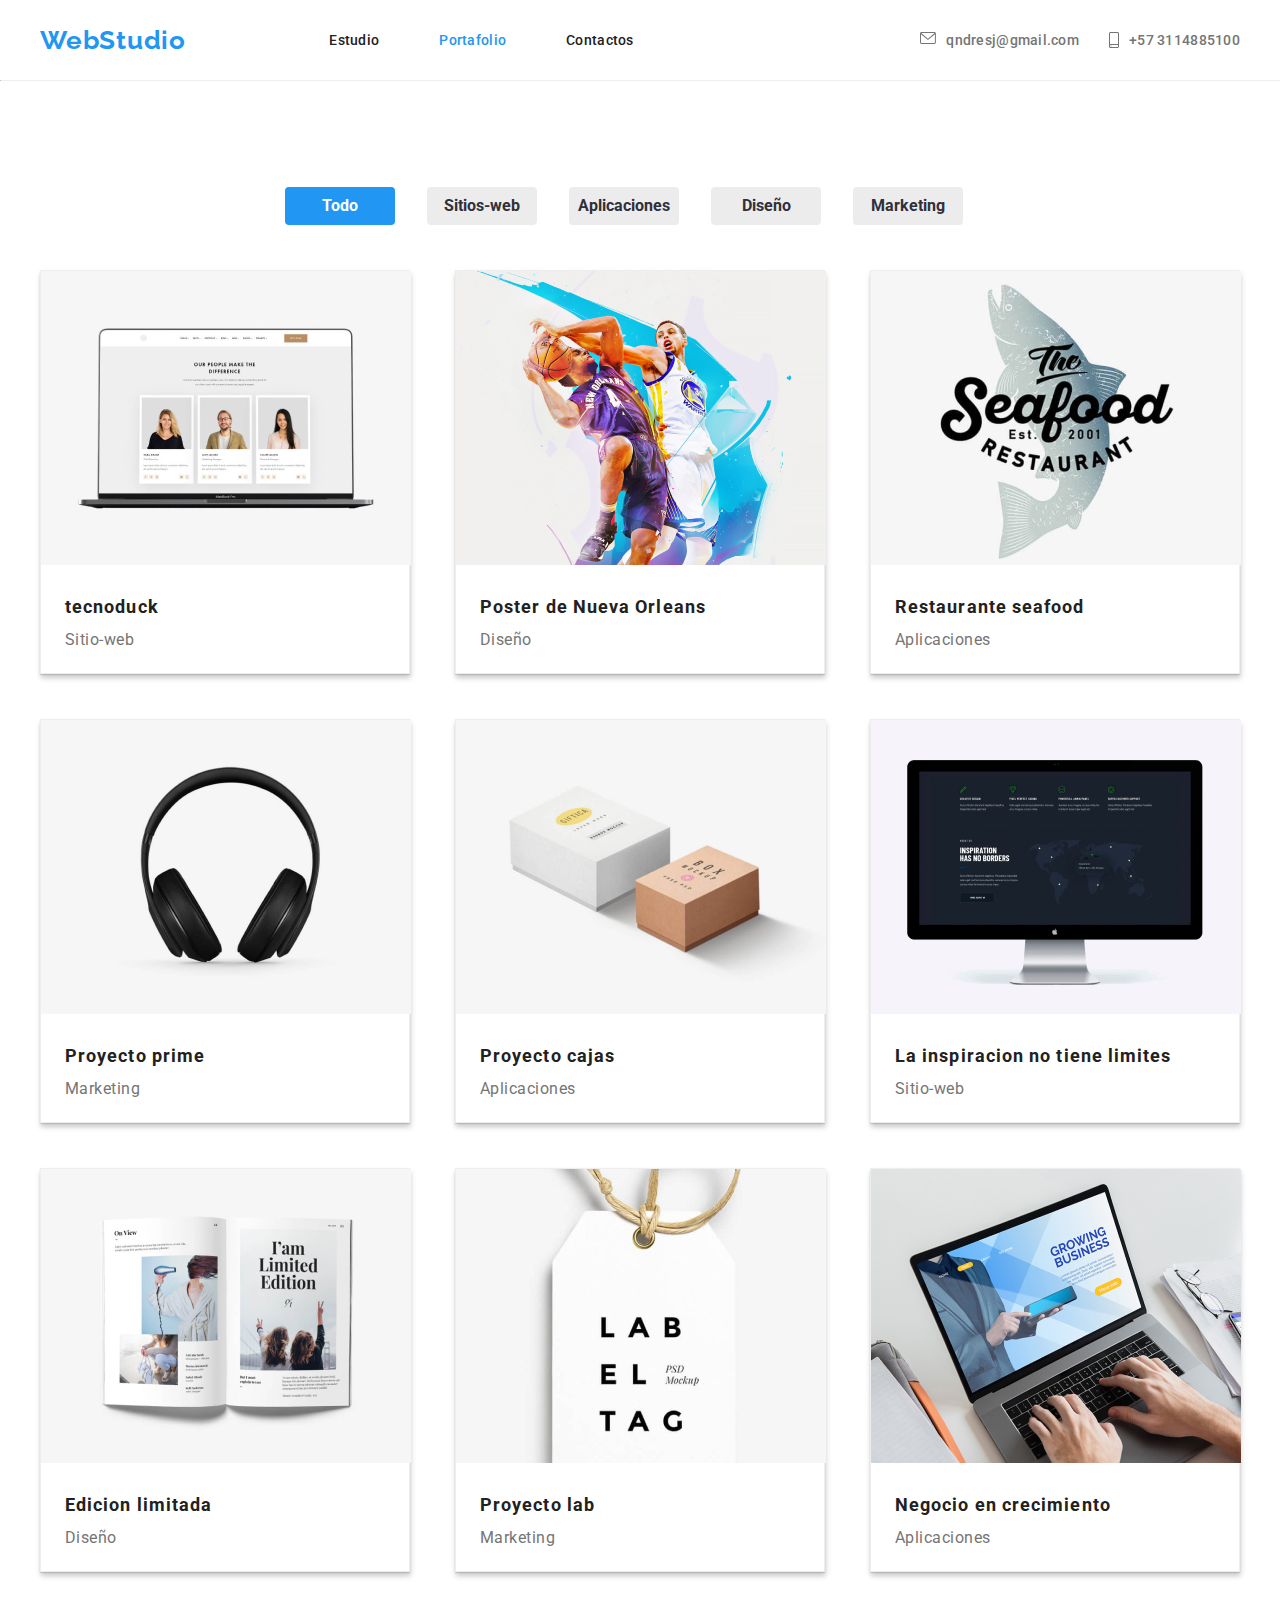
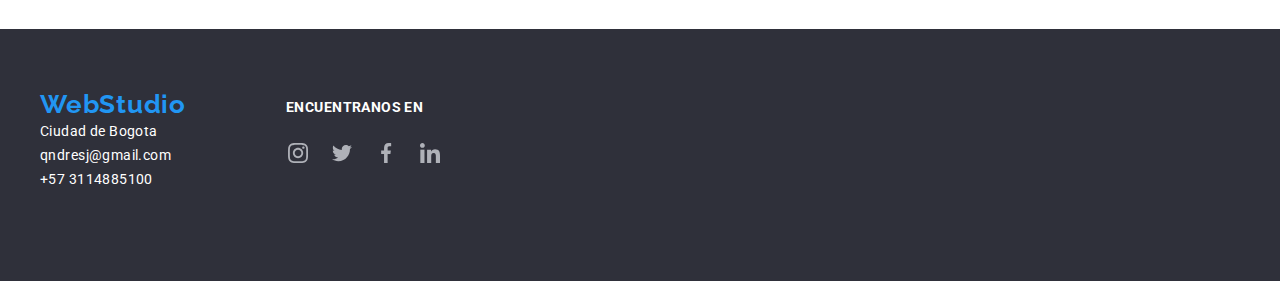
==== portafolio.html @ be9e8ae9 "Inicio Tarea #5" ====
<!DOCTYPE html>
<html>
  <head>
    <meta charset="utf-8" />
    <meta http-equiv="X-UA-Compatible" content="IE=edge" />
    <title>Portafolio</title>
    <meta name="viewport" content="width=device-width, initial-scale=1" />
    <link
      rel="stylesheet"
      href="https://cdnjs.cloudflare.com/ajax/libs/modern-normalize/1.0.0/modern-normalize.min.css"
    />
    <link rel="stylesheet" href="./css/styles.css" />
    <style>
      @import url('https://fonts.googleapis.com/css2?family=Raleway:ital,wght@0,400;1,700&family=Roboto:wght@700&display=swap');
    </style>
    <link rel="preconnect" href="https://fonts.googleapis.com" />
    <link rel="preconnect" href="https://fonts.gstatic.com" crossorigin />
  </head>

  <body>
    <header class="main-header">
      <nav class="header-nav container">
        <a href="./index.html" class="header-list-item-studio link-studio" target="_self">WebStudio</a>
        <ul>
          <li>
            <a href="./index.html" class="header-list-item" target="_self">Estudio</a>
          </li>
          <li>
            <a href="./portafolio.html" class="header-list-item link-active" target="_self">Portafolio</a>
          </li>
          <li>
            <a href="#" class="header-list-item" target="_self">Contactos</a>
          </li>
        </ul>
        <div class="contact-header ">
          <a href="#" class="header-list-item contact-header-text" target="_self">
            <svg width="16" height="12">
              <use href="./images/icons.svg#icon-sobre"></use>
            </svg>
            qndresj@gmail.com</a>
          <a href="#" class="header-list-item contact-header-text" target="_self">
            <svg width="10" height="16">
              <use href="./images/icons.svg#icon-telfono-inteligente"></use>
            </svg>
            +57 3114885100</a>
        </div>
      </nav>
    </header>

    <main>
      <hr class="line-main">

      <section class="section-button">
        <ul class="list-button">
          <li>
            <button type="button" class="btn-main-portafolio btn-all-active">Todo</button>
          </li>
          <li>
            <button type="button" class="btn-main-portafolio">Sitios-web</button>
          </li>
          <li>
            <button type="button" class="btn-main-portafolio">Aplicaciones</button>
          </li>
          <li>
            <button type="button" class="btn-main-portafolio">Diseño</button>
          </li>
          <li>
            <button type="button" class="btn-main-portafolio">Marketing</button>
          </li>
        </ul>

        <section class="body-porta">
          <ul class="container order-images">
            <li class="card-briefcase">
              <img src="images/tecnoduck.jpg" class="general-images-porta" />
              <h3 class="briefcase-title">tecnoduck</h3>
              <p class="description-paragraph-briefcase">Sitio-web</p>
            </li>
            <li class="card-briefcase">
              <img src="images/postervs.jpg" class="general-images-porta" />
              <h3 class="briefcase-title">Poster de Nueva Orleans</h3>
              <p class="description-paragraph-briefcase">Diseño</p>
            </li>
            <li class="card-briefcase">
              <img src="images/restaurante.jpg" class="general-images-porta" />
              <h3 class="briefcase-title">Restaurante seafood</h3>
              <p class="description-paragraph-briefcase">Aplicaciones</p>
            </li>
            <li class="card-briefcase">
              <img src="images/proyectprime.jpg" class="general-images-porta" />
              <h3 class="briefcase-title">Proyecto prime</h3>
              <p class="description-paragraph-briefcase">Marketing</p>
            </li>
            <li class="card-briefcase">
              <img src="images/proyectcajas.jpg" class="general-images-porta" />
              <h3 class="briefcase-title">Proyecto cajas</h3>
              <p class="description-paragraph-briefcase">Aplicaciones</p>
            </li>
            <li class="card-briefcase">
              <img src="images/inspiracion.jpg" class="general-images-porta" />
              <h3 class="briefcase-title">La inspiracion no tiene limites</h3>
              <p class="description-paragraph-briefcase">Sitio-web</p>
            </li>
            <li class="card-briefcase">
              <img src="images/edicion.jpg" class="general-images-porta" />
              <h3 class="briefcase-title">Edicion limitada</h3>
              <p class="description-paragraph-briefcase">Diseño</p>
            </li>
            <li class="card-briefcase">
              <img src="images/proyectolab.jpg" class="general-images-porta" />
              <h3 class="briefcase-title">Proyecto lab</h3>
              <p class="description-paragraph-briefcase">Marketing</p>
            </li>
            <li class="card-briefcase">
              <img src="images/negocio.jpg" class="general-images-porta" />
              <h3 class="briefcase-title">Negocio en crecimiento</h3>
              <p class="description-paragraph-briefcase">Aplicaciones</p>
            </li>
          </ul>
        </section>
      </section>
    </main>

    <footer class="footer-section">
      <section class="container order-footer">
        <address>
          <ul class="footer-list">
            <li>
              <a href="./index.html" class="footer-links link-studio-footer" target="_self">
                WebStudio</a>
            </li>
            <li>
              <a href="#" class="footer-links" target="_self">Ciudad de Bogota</a>
            </li>
            <li>
              <a href="#" class="footer-links" target="_self">qndresj@gmail.com</a>
            </li>
            <li>
              <a href="#" class="footer-links" target="_self">+57 3114885100</a>
            </li>
          </ul>
        </address>
    
        <ul class="footer-list-contact">
          <li>
            <p class="footer-phara">encuentranos en</p>
          </li>
          <ul class="container-icons-footer icons-equip-footer">
            <li>
              <a href="#" class="icon-tam">
                <svg width="20" height="20">
                  <use href="./images/icons.svg#icon-instagram-2"></use>
                </svg>
              </a>
            </li>
            <li>
              <a href="#" class="icon-tam">
                <svg width="20" height="20">
                  <use href="./images/icons.svg#icon-twitter-1"></use>
                </svg>
              </a>
            </li>
            <li>
              <a href="#" class="icon-tam">
                <svg width="20" height="20">
                  <use href="./images/icons.svg#icon-facebook-1"></use>
                </svg>
              </a>
            </li>
            <li>
              <a href="#" class="icon-tam">
                <svg width="20" height="20">
                  <use href="./images/icons.svg#icon-linkedin-1"></use>
                </svg>
              </a>
            </li>
          </ul>
        </ul>
      </section>
    </footer>
  </body>
</html>
---- css/styles.css ----
:root {
    --bkg-body: rgb(255, 255, 255, 1);
    --link-color: rgba(33, 33, 33, 1);
    --link-color-hover: rgba(33, 150, 243, 1);
    --bkg-section-solutions: rgba(47, 48, 58, 1);
    --bkg-footer: rgba(47, 48, 58, 1);
    --bkg-equip: rgba(245, 244, 250, 1);
    --bkg-tarjet-icon: rgba(245, 244, 250, 1);
    --bkg-icons-social: rgba(245, 244, 250, 1);
    --bkg-line: (rgba(236, 236, 236, 1));
    --bkg-icon-regular: (rgba(33, 150, 243, 1));
}

a {
    text-decoration: none;
    color: var(--link-color);
}

ul {
    padding: 0px;
    margin: 0px;
    list-style-type: none;
}

body {
    background-color: var(--bkg-body);
    font-family: 'Roboto', 'Raleway', sans-serif;
}

h1 {
    margin: 0px;
    padding: 0px;
}

h2 {
    margin: 0px;
    padding: 0px;
}

hr {
    margin: 0px;
    padding: 0px;
}

ul {
    margin: 0px;
    padding: 0px;
}

h3 {
    margin: 0px;
    padding: 0px;
}

p {
    margin: 0px;
    padding: 0px;
}

svg {
    fill: currentColor;
}

.container {
    width: 1200px;
    margin: 0 auto;
}

.icons-social {
    width: 20px;
    height: 20px;
}

.icons-social:hover {
    fill: var(--bkg-icons-social);
}

/*ESTILOS HEADER*/

.main-header {
    /*background-color: aqua;*/
    height: 80px;
}

.header-nav {
    height: 80px;
    display: flex;
    align-items: center;
    justify-content: space-between;
}

.space {
    margin-right: 10px;
}

.header-nav ul {
    display: flex;
    margin-right: auto;
}

.header-nav ul li {
    margin: 30px;
}

.header-list-item-studio {
    margin-right: auto;
}

.header-list-item {
    color: #212121;
    font-family: Roboto;
    font-size: 14px;
    font-style: normal;
    font-weight: 500;
    line-height: normal;
    letter-spacing: 0.28px;
    margin-left: auto;
    display: flex;
    gap: 10px;
}

.header-list-item:hover {
    color: var(--link-color-hover);
    background-color: rgb(255, 255, 255);
    font-weight: bold;

}

.header-list-item:focus {
    color: var(--link-color-hover);
    background-color: rgb(255, 255, 255);
    font-weight: bold;
}

.link-studio {
    color: #2196F3;
    text-align: right;
    font-family: 'Raleway';
    font-size: 26px;
    font-style: normal;
    font-weight: 700;
    line-height: normal;
    letter-spacing: 0.78px;
}

.contact-header {
    margin: auto;
    margin-right: 0%;
    display: flex;
}

.contact-header-text {
    color: rgba(117, 117, 117, 1);
}

.contact-header a {
    margin-left: 30px;
}

.link-active {
    color: rgb(33, 150, 243, 1);
}

/*ESTILOS FOOTER*/

.footer-section {
    background-color: var(--bkg-footer);
    height: 252px;
}

.footer-links {
    color: rgba(255, 255, 255, 1);
    font-family: Roboto;
    font-size: 14px;
    font-style: normal;
    font-weight: 400;
    line-height: 24px;
    letter-spacing: 0.42px;
}

.footer-links:hover {
    color: var(--link-color-hover);
    background-color: rgb(47, 48, 58);
    font-weight: bold;
}

.footer-list {
    padding-top: 60px;
}

.link-studio-footer {
    color: #2196F3;
    font-family: Raleway;
    font-size: 26px;
    font-style: normal;
    font-weight: 700;
    line-height: normal;
    letter-spacing: 0.78px;
}

.order-footer {
    display: flex;
    justify-content: flex-start;
}

.footer-list-contact {
    padding-top: 60px;
    margin-left: 90px;
}

.container-icons-footer {
    padding-right: 32px;
    padding-top: 16px;
    margin: 0 auto;
}

.icons-equip-footer {
    display: flex;
    justify-content: space-between;
}

.footer-phara {
    color: #FFF;
    font-family: Roboto;
    font-size: 14px;
    font-style: normal;
    font-weight: 700;
    line-height: normal;
    letter-spacing: 0.42px;
    text-transform: uppercase;
    padding-left: 10px;
    padding-top: 10px;
}

.space-icon-equip-footer {
    padding: 12px;
}

.icon-tam {
    display: flex;
    align-items: center;
    justify-content: center;
    border-radius: 50%;
    width: 44px;
    height: 44px;
    color: #afb1b8;
}

.icon-tam:hover {
    background-color: rgba(33, 150, 243, 1);
    border-radius: 50%;
}

/*ESTILOS BODY PAGINA PRINCIPAL*/

.line-main {
    height: 1px;
    border-top: 0;
}

.section-solutions {
    background-color: var(--bkg-section-solutions);
    height: 600px;
    background-image: linear-gradient(to bottom, #2F303A66, #2F303A66), url(../images/reunion.jpg);
    background-repeat: no-repeat;
    background-size: cover;
    background-position: center;
}

.tittle-main {
    padding-top: 200px;
    color: #FFF;
    text-align: center;
    font-family: Roboto;
    font-size: 44px;
    font-style: normal;
    font-weight: 900;
    line-height: 60px;
    letter-spacing: 2.64px;
    text-transform: uppercase;
}

.btn-center {
    display: flex;
    justify-content: center;
}

.button-main {
    padding: 10px 32px;
    margin-top: 30px;
    border-radius: 4px;
    background: #2196F3;
    box-shadow: 0px 4px 4px 0px rgba(0, 0, 0, 0.15);
}

.button-main:hover {
    color: var(--link-color);
    background-color: rgb(255, 255, 255);
    font-weight: bold;
}

/*ESTILOS SECCION DESCRIPCIONES DE HABILIDADES*/

.section-descr {
    /*background-color: yellowgreen;*/
    height: 431px;
}

.description-solution {
    display: flex;
}

.list-icon {
    margin-right: 30px;
}

.tarjet-icon {
    margin-top: 89px;
    background-color: var(--bkg-tarjet-icon);
    padding-left: 100px;
    padding-right: 100px;
    padding-top: 25px;
    padding-bottom: 25px;
    width: 270px;
    height: 120px;
}

.icons-detail {
    fill: currentColor;
    width: 70px;
    height: 70px;
}

.list-desc {
    margin-right: 30px;
    align-items: flex-end;
    text-align: left;
    margin-top: 30px;
}

.tittle-desc {
    color: #212121;
    width: 270px;
    font-family: Roboto;
    font-size: 14px;
    font-style: normal;
    font-weight: 700;
    line-height: normal;
    letter-spacing: 0.42px;
    text-transform: uppercase;
}

.text-desc {
    color: #757575;
    width: 270px;
    font-family: Roboto;
    font-size: 14px;
    font-style: normal;
    margin-top: 10px;
    font-weight: 400;
    line-height: 24px;
    letter-spacing: 0.42px;
}

/*ESTILOS SECCION A QUE NOS DEDICAMOS*/

.section-dedic {
    /*background-color: crimson;*/
    height: 519px;
}

.tittle-dedic {
    color: #212121;
    text-align: center;
    font-family: Roboto;
    font-size: 36px;
    font-style: normal;
    font-weight: 700;
    line-height: normal;
    letter-spacing: 1.08px;
}

.images-dedic {
    display: flex;
    justify-content: space-between;
    margin-top: 55px;
}

/*ESTILOS SECCION NUESTRO EQUIPO*/

.section-equip {
    background-color: var(--bkg-equip);
    /*height: 648px;*/
    height: 708px;
}

.images-equip {
    display: flex;
    justify-content: space-between;
}

.tittle-equip {
    color: #212121;
    text-align: center;
    font-family: Roboto;
    font-size: 36px;
    font-style: normal;
    font-weight: 700;
    line-height: normal;
    letter-spacing: 1.08px;
    padding-top: 94px;
}

.equip-card {
    width: 270px;
    height: 428px;
    margin-top: 72px;
    background: #FFF;
    border-radius: 0px 0px 4px 4px;
    box-shadow: 0px 2px 1px 0px rgba(0, 0, 0, 0.20), 0px 1px 1px 0px rgba(0, 0, 0, 0.14), 0px 1px 3px 0px rgba(0, 0, 0, 0.12);
}

.member-name {
    margin-top: 30px;
    color: #212121;
    text-align: center;
    font-family: Roboto;
    font-size: 16px;
    font-style: normal;
    font-weight: 500;
    line-height: normal;
    letter-spacing: 0.48px;
}

.member-profession {
    color: #757575;
    text-align: center;
    font-family: Roboto;
    font-size: 16px;
    font-style: normal;
    font-weight: 400;
    line-height: normal;
    letter-spacing: 0.48px;
}

.images-equip-tam {
    width: 270px;
    height: 260px;
}

.container-icons {
    padding-left: 32px;
    padding-right: 32px;
    padding-top: 16px;
    margin: 0 auto;
}

.icons-equip {
    display: flex;
    justify-content: space-between;
}

.space-icon-equip {
    padding: 12px;
}

.icon-tam {
    /*background-color: #2196F3;*/
    border-radius: 50%;
    width: 44px;
    height: 44px;
}

.icon-tam:hover {
    /*background-color: #2196F3;*/
    background-color: rgba(33, 150, 243, 1);
    color: rgba(255, 255, 255, 1);
    border-radius: 50%;
    width: 44px;
    height: 44px;
}

/*ESTILOS CLIENTES REGULARES*/

.regular-clients {
    /*background-color: orangered;*/
    height: 372px;
}

.images-regular-client {
    display: flex;
    justify-content: space-between;
}

.tittle-regular {
    color: #212121;
    text-align: center;
    font-family: Roboto;
    font-size: 36px;
    font-style: normal;
    font-weight: 700;
    line-height: normal;
    letter-spacing: 1.08px;
    padding-top: 59px;
}

.equip-regular {
    width: 170px;
    height: 81px;
    margin-top: 44px;
    padding-left: 32px;
    padding-right: 32px;
    padding-top: 14px;
    padding-bottom: 14px;
    border-radius: 4px;
    border: 1px solid #AFB1B8;
    color: rgba(175, 177, 184, 1);
}

.equip-regular:hover{
    border-color: rgba(33, 150, 243, 1);
}

.equip-regular svg:hover{
    fill: rgba(33, 150, 243, 1);
}

.icon-regular {
    display: flex;
    width: 106px;
    padding: 8.7px 10.564px 3.503px 11px;
    justify-content: center;
    align-items: center;
}

.equip-regular-logo {
    background-image: url(../images/Logo.png);
    width: 106px;
    height: 53px;
    padding: 8.7px 10.564px 3.503px 11px;
}

/*BODY MAIN PORTAFOLIO*/

.section-button {
    /*background-color: #212121;*/
    height: 1548px;
}

.body-porta {
    padding-top: 30px;
}

.list-button {
    padding-top: 106px;
    display: flex;
    justify-content: center;
    align-items: center;
}

.btn-main-portafolio {
    color: rgb(47, 48, 58);
    background-color: rgb(236, 236, 236);
    text-align: center;
    font-family: Roboto;
    font-weight: bold;
    height: 38px;
    width: 110px;
    border: 0px;
    margin-right: 32px;
    border-radius: 4px;
}

.btn-main-portafolio:hover {
    color: var(--link-color-hover);
    background-color: rgb(236, 236, 236);
}

.btn-all-active {
    background-color: rgba(33, 150, 243, 1);
    color: rgb(255, 255, 255);
    font-weight: bold;
}

.briefcase-title {
    color: #212121;
    font-family: Roboto;
    font-size: 18px;
    font-style: normal;
    font-weight: 700;
    line-height: 36px;
    letter-spacing: 1.08px;
    margin-top: 20px;
    margin-left: 24px;
}

.description-paragraph-briefcase {
    color: #757575;
    font-family: Roboto;
    font-size: 16px;
    font-style: normal;
    font-weight: 400;
    line-height: 30px;
    letter-spacing: 0.48px;
    margin-left: 24px;
}

.card-briefcase {
    margin-top: 15px;
    width: 370px;
    height: 404px;
    border: 1px solid #EEE;
    background: #FFF;
    box-shadow: 1px 4px 6px 0px rgba(0, 0, 0, 0.16), 0px 4px 4px 0px rgba(0, 0, 0, 0.06), 0px 1px 1px 0px rgba(0, 0, 0, 0.12);
    margin-bottom: 30px;
}

.order-images {
    display: flex;
    flex-wrap: wrap;
    justify-content: space-between;
}

.general-images-porta {
    width: 370px;
    height: 294px;
}
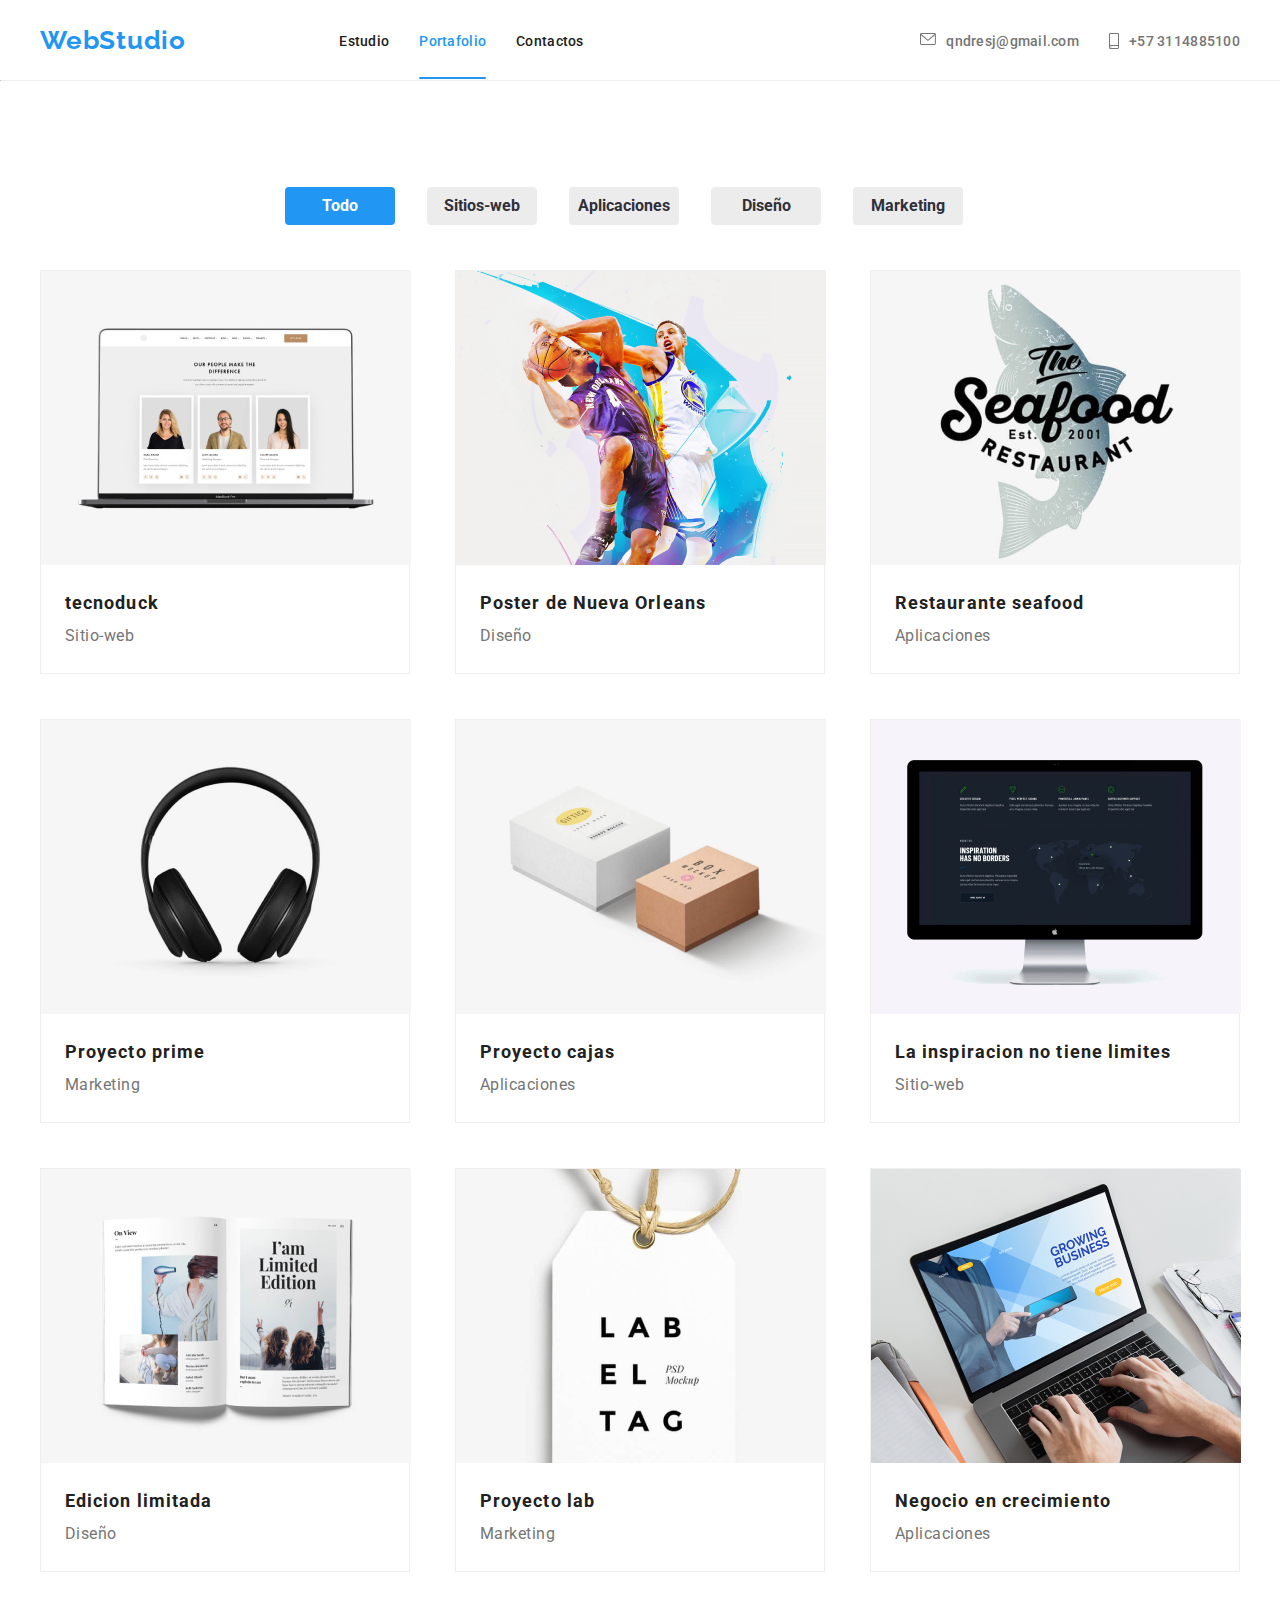
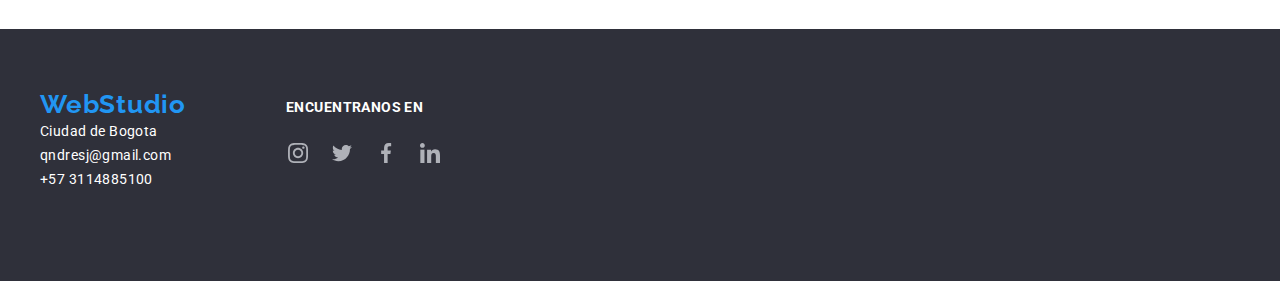
==== commit c059f45b: "Avances Tarea 5" ====
--- a/portafolio.html
+++ b/portafolio.html
@@ -11,7 +11,7 @@
     />
     <link rel="stylesheet" href="./css/styles.css" />
     <style>
-      @import url('https://fonts.googleapis.com/css2?family=Raleway:ital,wght@0,400;1,700&family=Roboto:wght@700&display=swap');
+      @import url('https://fonts.googleapis.com/css2?family=Raleway:wght@700&family=Roboto:wght@400;500;700;900&display=swap');
     </style>
     <link rel="preconnect" href="https://fonts.googleapis.com" />
     <link rel="preconnect" href="https://fonts.gstatic.com" crossorigin />
@@ -20,35 +20,44 @@
   <body>
     <header class="main-header">
       <nav class="header-nav container">
-        <a href="./index.html" class="header-list-item-studio link-studio" target="_self">WebStudio</a>
-        <ul>
-          <li>
-            <a href="./index.html" class="header-list-item" target="_self">Estudio</a>
-          </li>
-          <li>
-            <a href="./portafolio.html" class="header-list-item link-active" target="_self">Portafolio</a>
-          </li>
-          <li>
-            <a href="#" class="header-list-item" target="_self">Contactos</a>
-          </li>
+        <a href="./index.html" class="header-list-item-studio link-studio" target="_self"
+          >WebStudio</a
+        >
+        <ul> 
+            <li class="position-list"> 
+              <a href="./index.html" class="header-list-item" target="_self">Estudio</a>
+              <div class="header-line"></div>
+            </li>
+             <li class="position-list"> 
+              <a href="./portafolio.html" class="header-list-item link-active" target="_self"
+                >Portafolio</a
+              >
+              <div class="header-line position-active"></div>
+            </li>
+             <li class="position-list"> 
+              <a href="#" class="header-list-item" target="_self">Contactos</a>
+              <div class="header-line"></div>
+            </li>
         </ul>
-        <div class="contact-header ">
+        <div class="contact-header">
           <a href="#" class="header-list-item contact-header-text" target="_self">
             <svg width="16" height="12">
               <use href="./images/icons.svg#icon-sobre"></use>
             </svg>
-            qndresj@gmail.com</a>
+            qndresj@gmail.com</a
+          >
           <a href="#" class="header-list-item contact-header-text" target="_self">
             <svg width="10" height="16">
               <use href="./images/icons.svg#icon-telfono-inteligente"></use>
             </svg>
-            +57 3114885100</a>
+            +57 3114885100</a
+          >
         </div>
       </nav>
     </header>
 
     <main>
-      <hr class="line-main">
+      <hr class="line-main" />
 
       <section class="section-button">
         <ul class="list-button">
@@ -72,47 +81,128 @@
         <section class="body-porta">
           <ul class="container order-images">
             <li class="card-briefcase">
-              <img src="images/tecnoduck.jpg" class="general-images-porta" />
+              <div class="box-image">
+                <img src="images/tecnoduck.jpg" class="general-images-porta" />
+                <div class="box-text">
+                  <p class="text-image">
+                    Lorem ipsum dolor sit amet consectetur adipisicing elit. Nesciunt unde omnis non
+                    modi quasi at laudantium autem, itaque assumenda asperiores. Voluptates nihil
+                    iure laudantium ratione nemo in nisi expedita numquam?
+                  </p>
+                </div>
+              </div>
               <h3 class="briefcase-title">tecnoduck</h3>
               <p class="description-paragraph-briefcase">Sitio-web</p>
             </li>
             <li class="card-briefcase">
-              <img src="images/postervs.jpg" class="general-images-porta" />
+              <div class="box-image">
+                <img src="images/postervs.jpg" class="general-images-porta" />
+                <div class="box-text">
+                  <p class="text-image">
+                    Lorem ipsum dolor sit amet consectetur adipisicing elit. Nesciunt unde omnis non
+                    modi quasi at laudantium autem, itaque assumenda asperiores. Voluptates nihil
+                    iure laudantium ratione nemo in nisi expedita numquam?
+                  </p>
+                </div>
+              </div>
               <h3 class="briefcase-title">Poster de Nueva Orleans</h3>
               <p class="description-paragraph-briefcase">Diseño</p>
             </li>
             <li class="card-briefcase">
-              <img src="images/restaurante.jpg" class="general-images-porta" />
+              <div class="box-image">
+                <img src="images/restaurante.jpg" class="general-images-porta" />
+                <div class="box-text">
+                  <p class="text-image">
+                    Lorem ipsum dolor sit amet consectetur adipisicing elit. Nesciunt unde omnis non
+                    modi quasi at laudantium autem, itaque assumenda asperiores. Voluptates nihil
+                    iure laudantium ratione nemo in nisi expedita numquam?
+                  </p>
+                </div>
+              </div>
               <h3 class="briefcase-title">Restaurante seafood</h3>
               <p class="description-paragraph-briefcase">Aplicaciones</p>
             </li>
             <li class="card-briefcase">
-              <img src="images/proyectprime.jpg" class="general-images-porta" />
+              <div class="box-image">
+                <img src="images/proyectprime.jpg" class="general-images-porta" />
+                <div class="box-text">
+                  <p class="text-image">
+                    Lorem ipsum dolor sit amet consectetur adipisicing elit. Nesciunt unde omnis non
+                    modi quasi at laudantium autem, itaque assumenda asperiores. Voluptates nihil
+                    iure laudantium ratione nemo in nisi expedita numquam?
+                  </p>
+                </div>
+              </div>
               <h3 class="briefcase-title">Proyecto prime</h3>
               <p class="description-paragraph-briefcase">Marketing</p>
             </li>
             <li class="card-briefcase">
-              <img src="images/proyectcajas.jpg" class="general-images-porta" />
+              <div class="box-image">
+                <img src="images/proyectcajas.jpg" class="general-images-porta" />
+                <div class="box-text">
+                  <p class="text-image">
+                    Lorem ipsum dolor sit amet consectetur adipisicing elit. Nesciunt unde omnis non
+                    modi quasi at laudantium autem, itaque assumenda asperiores. Voluptates nihil
+                    iure laudantium ratione nemo in nisi expedita numquam?
+                  </p>
+                </div>
+              </div>
               <h3 class="briefcase-title">Proyecto cajas</h3>
               <p class="description-paragraph-briefcase">Aplicaciones</p>
             </li>
             <li class="card-briefcase">
-              <img src="images/inspiracion.jpg" class="general-images-porta" />
+              <div class="box-image">
+                <img src="images/inspiracion.jpg" class="general-images-porta" />
+                <div class="box-text">
+                  <p class="text-image">
+                    Lorem ipsum dolor sit amet consectetur adipisicing elit. Nesciunt unde omnis non
+                    modi quasi at laudantium autem, itaque assumenda asperiores. Voluptates nihil
+                    iure laudantium ratione nemo in nisi expedita numquam?
+                  </p>
+                </div>
+              </div>
               <h3 class="briefcase-title">La inspiracion no tiene limites</h3>
               <p class="description-paragraph-briefcase">Sitio-web</p>
             </li>
             <li class="card-briefcase">
-              <img src="images/edicion.jpg" class="general-images-porta" />
+              <div class="box-image">
+                <img src="images/edicion.jpg" class="general-images-porta" />
+                <div class="box-text">
+                  <p class="text-image">
+                    Lorem ipsum dolor sit amet consectetur adipisicing elit. Nesciunt unde omnis non
+                    modi quasi at laudantium autem, itaque assumenda asperiores. Voluptates nihil
+                    iure laudantium ratione nemo in nisi expedita numquam?
+                  </p>
+                </div>
+              </div>
               <h3 class="briefcase-title">Edicion limitada</h3>
               <p class="description-paragraph-briefcase">Diseño</p>
             </li>
             <li class="card-briefcase">
-              <img src="images/proyectolab.jpg" class="general-images-porta" />
+              <div class="box-image">
+                <img src="images/proyectolab.jpg" class="general-images-porta" />
+                <div class="box-text">
+                  <p class="text-image">
+                    Lorem ipsum dolor sit amet consectetur adipisicing elit. Nesciunt unde omnis non
+                    modi quasi at laudantium autem, itaque assumenda asperiores. Voluptates nihil
+                    iure laudantium ratione nemo in nisi expedita numquam?
+                  </p>
+                </div>
+              </div>
               <h3 class="briefcase-title">Proyecto lab</h3>
               <p class="description-paragraph-briefcase">Marketing</p>
             </li>
             <li class="card-briefcase">
-              <img src="images/negocio.jpg" class="general-images-porta" />
+              <div class="box-image">
+                <img src="images/negocio.jpg" class="general-images-porta" />
+                <div class="box-text">
+                  <p class="text-image">
+                    Lorem ipsum dolor sit amet consectetur adipisicing elit. Nesciunt unde omnis non
+                    modi quasi at laudantium autem, itaque assumenda asperiores. Voluptates nihil
+                    iure laudantium ratione nemo in nisi expedita numquam?
+                  </p>
+                </div>
+              </div>
               <h3 class="briefcase-title">Negocio en crecimiento</h3>
               <p class="description-paragraph-briefcase">Aplicaciones</p>
             </li>
@@ -127,7 +217,8 @@
           <ul class="footer-list">
             <li>
               <a href="./index.html" class="footer-links link-studio-footer" target="_self">
-                WebStudio</a>
+                WebStudio</a
+              >
             </li>
             <li>
               <a href="#" class="footer-links" target="_self">Ciudad de Bogota</a>
@@ -140,7 +231,7 @@
             </li>
           </ul>
         </address>
-    
+
         <ul class="footer-list-contact">
           <li>
             <p class="footer-phara">encuentranos en</p>
--- a/css/styles.css
+++ b/css/styles.css
@@ -96,16 +96,38 @@
 .header-nav ul {
     display: flex;
     margin-right: auto;
-}
-
-.header-nav ul li {
-    margin: 30px;
+    gap: 30px;
 }
 
 .header-list-item-studio {
     margin-right: auto;
 }
 
+.position-list{
+    position: relative;
+    overflow: visible;
+}
+
+.header-line {
+    position: absolute;
+    background-color: white;
+    border-radius: 2px;
+    top: 100%;
+    height: 2px;
+    width: 100%;
+}
+
+.position-list:hover > .header-line{
+    top: 100%;
+    background-color: rgba(33,150,243,1);
+    overflow: hidden;
+}
+
+.position-active{
+    top: 100%;
+    background-color: rgba(33, 150, 243, 1);
+}
+
 .header-list-item {
     color: #212121;
     font-family: Roboto;
@@ -117,13 +139,14 @@
     margin-left: auto;
     display: flex;
     gap: 10px;
+    padding-top: 30px;
+    padding-bottom: 28px;
 }
 
 .header-list-item:hover {
     color: var(--link-color-hover);
     background-color: rgb(255, 255, 255);
     font-weight: bold;
-
 }
 
 .header-list-item:focus {
@@ -291,12 +314,7 @@
     border-radius: 4px;
     background: #2196F3;
     box-shadow: 0px 4px 4px 0px rgba(0, 0, 0, 0.15);
-}
-
-.button-main:hover {
-    color: var(--link-color);
-    background-color: rgb(255, 255, 255);
-    font-weight: bold;
+    color: white;
 }
 
 /*ESTILOS SECCION DESCRIPCIONES DE HABILIDADES*/
@@ -519,6 +537,7 @@
 
 .equip-regular:hover{
     border-color: rgba(33, 150, 243, 1);
+    color: rgba(33, 150, 243, 1);
 }
 
 .equip-regular svg:hover{
@@ -572,8 +591,8 @@
 }
 
 .btn-main-portafolio:hover {
-    color: var(--link-color-hover);
-    background-color: rgb(236, 236, 236);
+    color: rgb(236, 236, 236);
+    background-color: var(--link-color-hover);
 }
 
 .btn-all-active {
@@ -611,8 +630,11 @@
     height: 404px;
     border: 1px solid #EEE;
     background: #FFF;
+    margin-bottom: 30px;
+}
+
+.card-briefcase:hover {
     box-shadow: 1px 4px 6px 0px rgba(0, 0, 0, 0.16), 0px 4px 4px 0px rgba(0, 0, 0, 0.06), 0px 1px 1px 0px rgba(0, 0, 0, 0.12);
-    margin-bottom: 30px;
 }
 
 .order-images {
@@ -624,4 +646,37 @@
 .general-images-porta {
     width: 370px;
     height: 294px;
+    
+}
+
+.box-image{
+    position: relative;
+    width: 370px;
+    height: 294px;
+    overflow: hidden;
+}
+
+.card-briefcase:hover > .box-image > .box-text{
+    top: 0%;
+}
+
+.box-text{
+    width: 370px;
+    height: 294px;
+    position: absolute;
+    background-color: rgba(33, 150, 243, 0.9);
+    left: 0;
+    top: 100%;
+    transition: top 250ms ease-in 0.3s;
+}
+
+.text-image{
+    color: #FFF;
+    font-family: Roboto;
+    font-size: 18px;
+    font-style: normal;
+    font-weight: 400;
+    line-height: 28px;
+    letter-spacing: 0.54px;
+    padding: 24px 63px;
 }